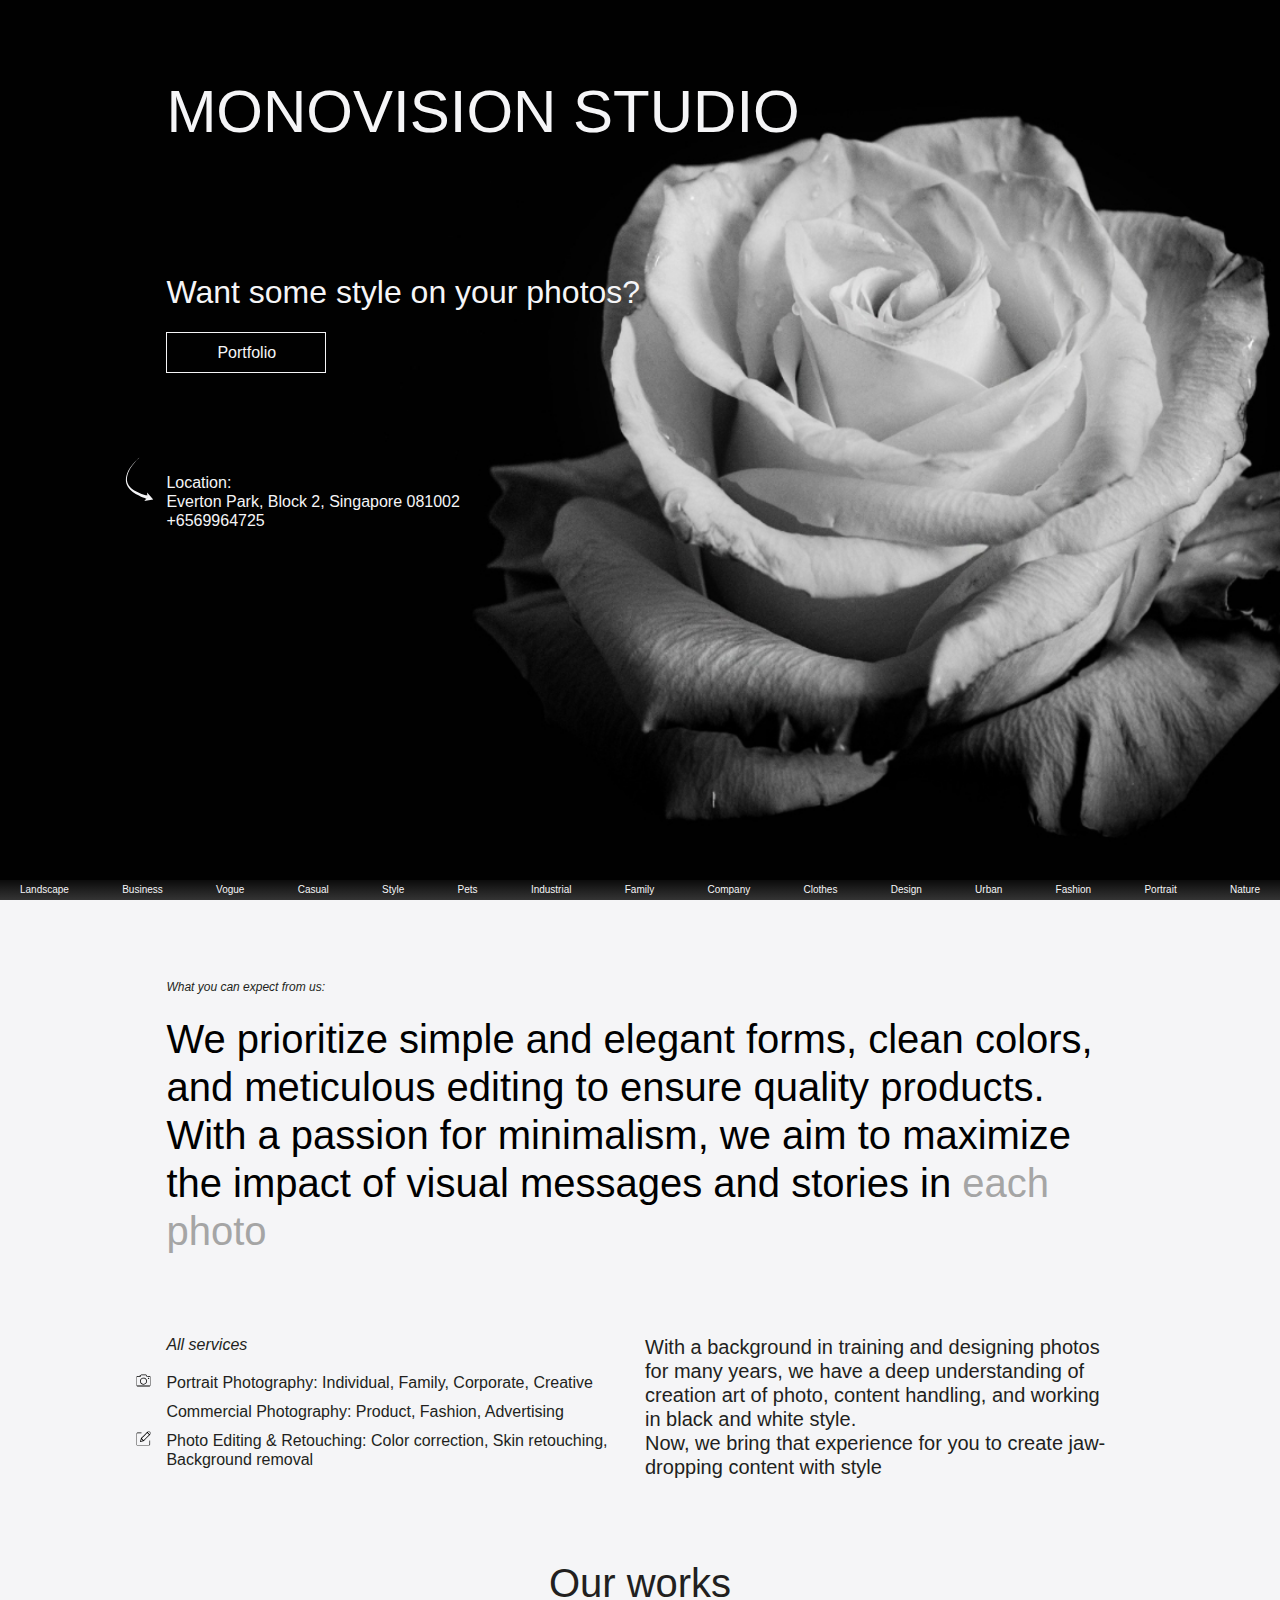
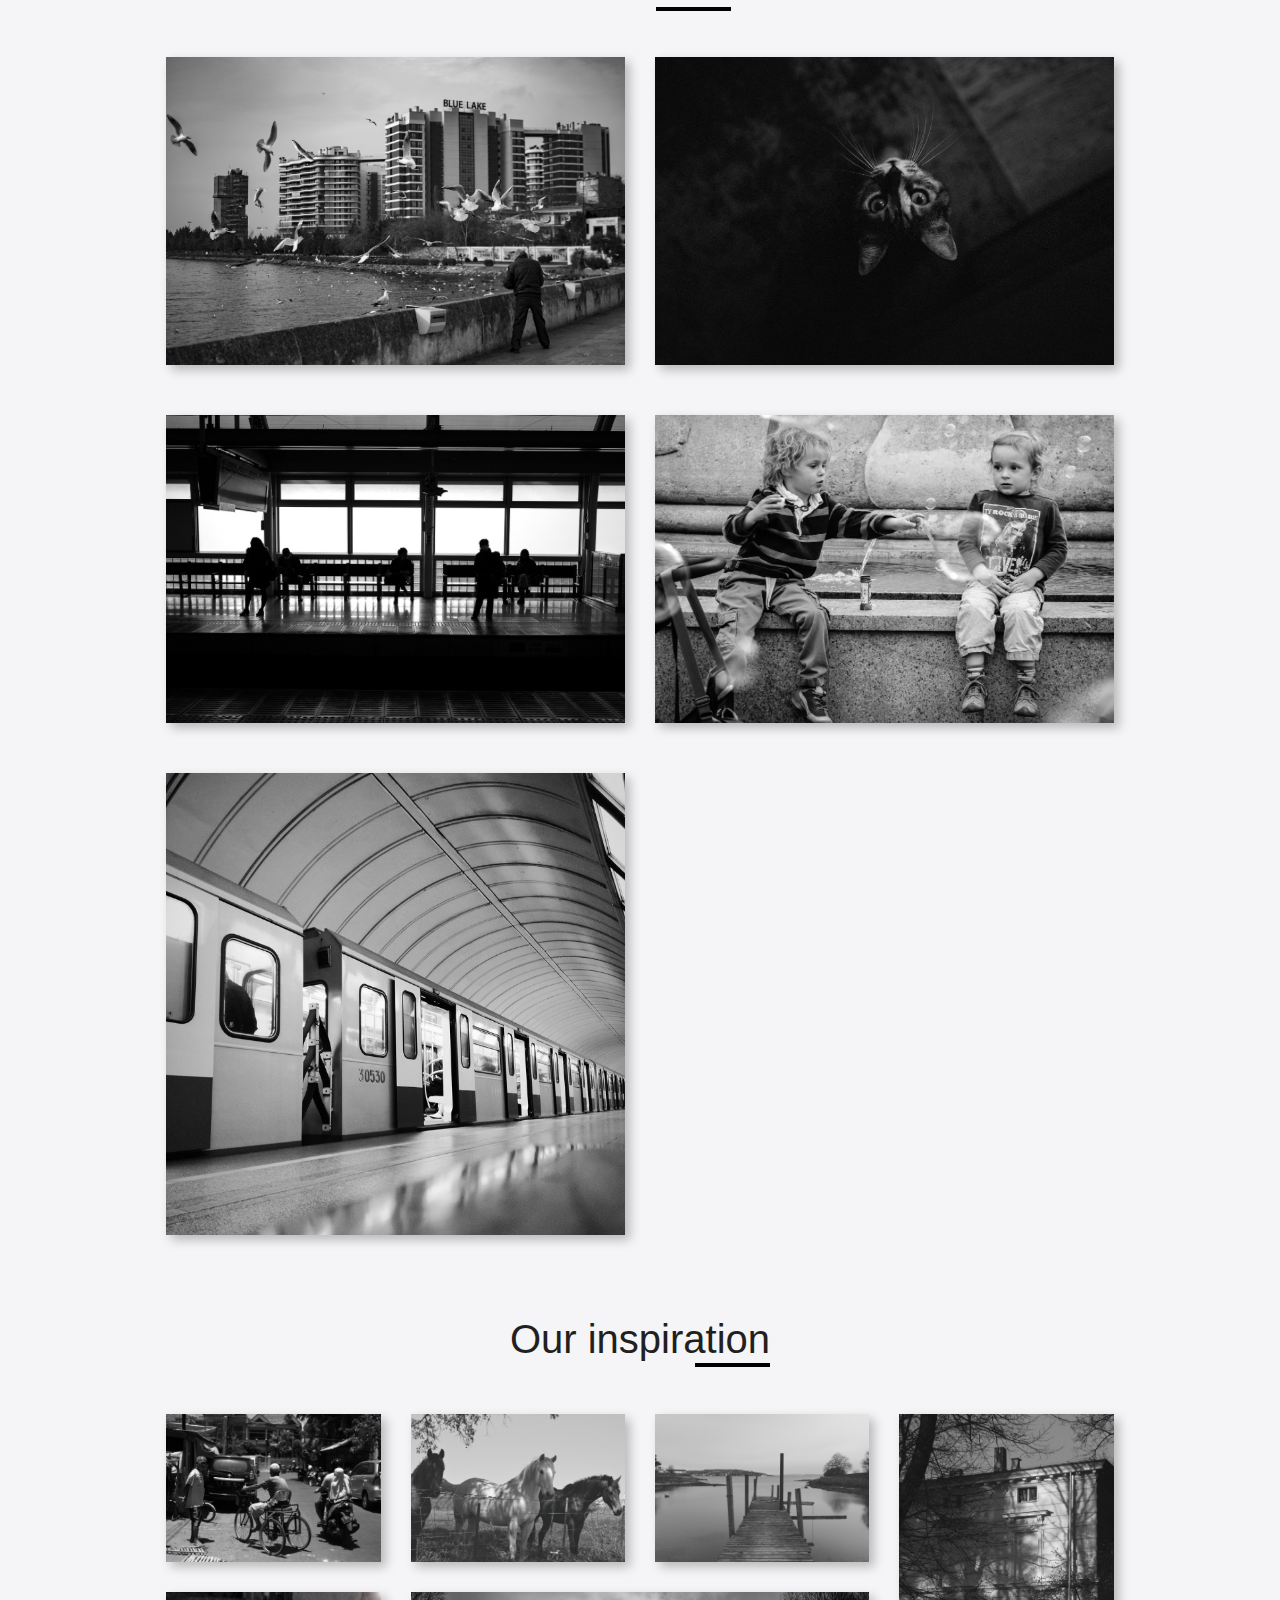
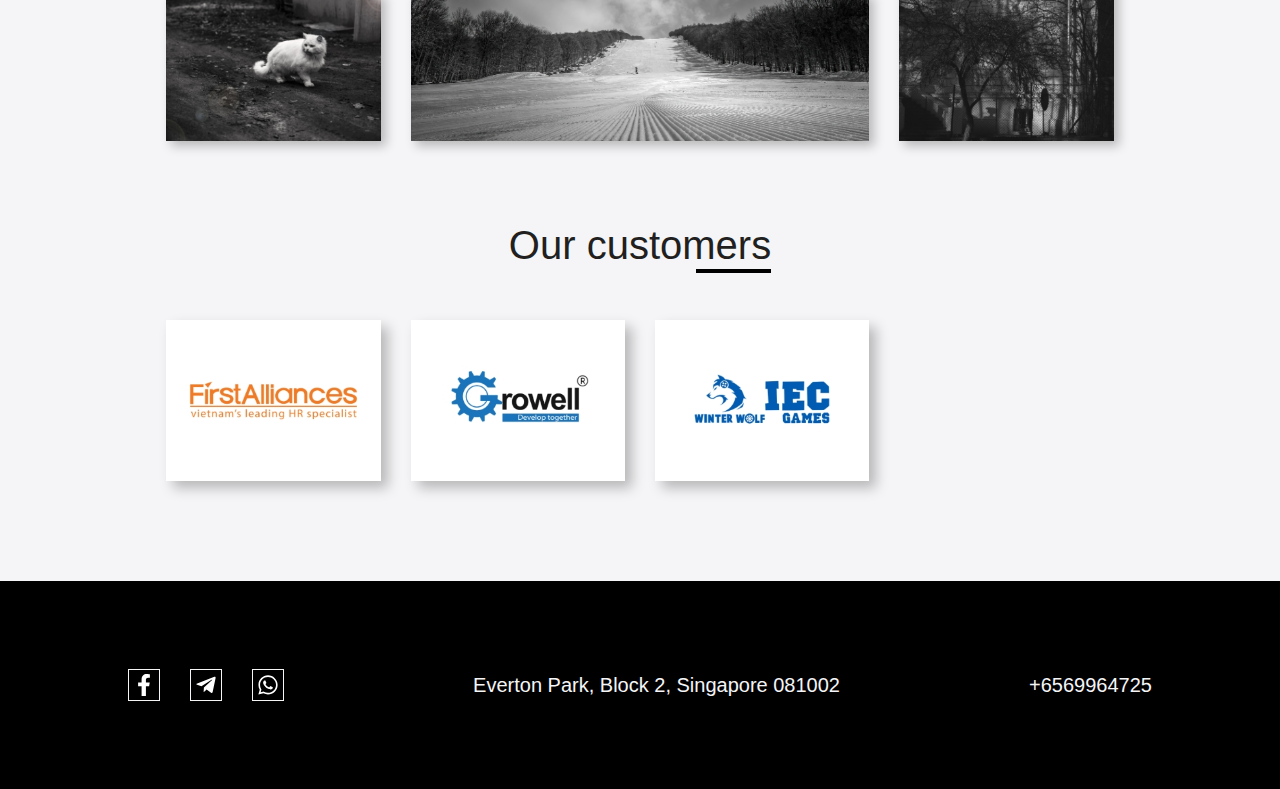
==== src/index.html @ 25d0c36d "зміна" ====
<!DOCTYPE html>
<html lang="en">
  <head>
    <meta charset="UTF-8" />
    <meta name="viewport" content="width=device-width, initial-scale=1.0" />
    <title>Monovision_Studio</title>
    <!-- <link rel="stylesheet" href="css/fontello.css" /> -->
    <link rel="stylesheet" href="css/modern-normalize.min.css" />
    <link rel="stylesheet" href="css/style.css" />
  </head>
  <body>
    <main>
      <section class="screen__first">
        <div class="container">
          <h1 class="title">Monovision Studio</h1>
          <h2 class="title want">Want some style on your photos?</h2>
          <!-- <button class="btn">Portfolio</button> можна замінити посиланням -->
          <a href="#" class="btn">Portfolio</a>
          <div class="title location">
            Location:
            <address>Everton Park, Block 2, Singapore 081002</address>
            <a href="tel:+6569964725">+6569964725</a>
          </div>
        </div>
        <ul class="keywords">
          <li>Landscape</li>
          <li>Business</li>
          <li>Vogue</li>
          <li>Casual</li>
          <li>Style</li>
          <li>Pets</li>
          <li>Industrial</li>
          <li>Family</li>
          <li>Company</li>
          <li>Clothes</li>
          <li>Design</li>
          <li>Urban</li>
          <li>Fashion</li>
          <li>Portrait</li>
          <li>Nature</li>
        </ul>
      </section>
      <section class="about">
        <div class="container">
          <h2 class="about__title">What you can expect from us:</h2>
          <p class="about__text">
            We prioritize simple and elegant forms, clean colors, and meticulous
            editing to ensure quality products. With a passion for minimalism,
            we aim to maximize the impact of visual messages and stories in
            <span>each photo</span>
          </p>
          <!-- створюємо обгортку і в ній робимо дві частини. -->
          <div class="services">
            <div class="services__items">
              <!-- перелік сервісів -->
              <div class="services__item-subtitle">All services</div>
              <!-- додаємо список -->
              <ul>
                <li>
                  Portrait Photography: Individual, Family, Corporate, Creative
                </li>
                <li>Commercial Photography: Product, Fashion, Advertising</li>
                <li>
                  Photo Editing & Retouching: Color correction, Skin retouching,
                  Background removal
                </li>
              </ul>
            </div>

            <p class="services__text">
              With a background in training and designing photos for many years,
              we have a deep understanding of creation art of photo, content
              handling, and working in black and white style. <br />Now, we
              bring that experience for you to create jaw-dropping content with
              style
            </p>
          </div>
        </div>
      </section>
      <section class="works">
        <div class="container">
          <h2 class="title__universal"><span>Our works</span></h2>
          <div class="grid__pfoto">
            <img src="image/works/bridge.jpeg" alt="bridge" />
            <img src="image/works/cat.jpeg" alt="cat" />
            <img src="image/works/train.jpeg" alt="train" />
            <img src="image/works/children.jpeg" alt="children" />
            <img src="image/works/underground.jpeg" alt="underground" />
          </div>
        </div>
      </section>
      <section class="inspiration">
        <div class="container">
          <h2 class="title__universal"><span>Our inspiration</span></h2>
          <div class="grid__inspiration">
            <img src="image/inspiration/man.jpeg" alt="man" />
            <img src="image/inspiration/horses.jpeg" alt="horses" />
            <img src="image/inspiration/bridge.jpeg" alt="bridge" />
            <img
              src="image/inspiration/tenement.jpeg"
              alt="tenement"
              id="tenement"
            />
            <img src="image/inspiration/cat.jpeg" alt="cat" />
            <img src="image/inspiration/sky.jpeg" alt="sky" id="sky" />
          </div>
        </div>
      </section>
      <section class="customers">
        <div class="container">
          <h2 class="title__universal"><span>Our customers</span></h2>
          <div class="flex__customers">
            <img
              src="image/customers/logo-first-alliances.jpeg"
              alt="alliances"
            />
            <img src="image/customers/logo-growell.jpeg" alt="growell" />
            <img
              src="image/customers/logo-iec-winter-wolf.jpeg"
              alt="winter-wolf"
            />
          </div>
        </div>
      </section>
      <footer>
        <ul class="icons__social">
          <li>
            <a href="" class="footer__link">
              <img src="image/icons/Vector.svg" alt="icon-facebook" />
              <!-- <span class="icon-facebook"></span> -->
            </a>
          </li>
          <li>
            <a href="" class="footer__link">
              <img src="image/icons/tg.svg" alt="icon-telegram" />
              <!-- <span class="icon-telegram"></span> -->
            </a>
          </li>
          <li>
            <a href="" class="footer__link">
              <img src="image/icons/whatsapp.svg" alt="icon-whatsapp" />
              <!-- <span class="icon-whatsapp"></span> -->
            </a>
          </li>
        </ul>
        <address>Everton Park, Block 2, Singapore 081002</address>
        <a class="footer__tel" href="tel: +6569964725">+6569964725</a>
      </footer>
    </main>
  </body>
</html>
---- src/css/fontello.css ----
@font-face {
  font-family: 'fontello';
  src: url('../font/fontello.eot?41175256');
  src: url('../font/fontello.eot?41175256#iefix') format('embedded-opentype'),
       url('../font/fontello.woff2?41175256') format('woff2'),
       url('../font/fontello.woff?41175256') format('woff'),
       url('../font/fontello.ttf?41175256') format('truetype'),
       url('../font/fontello.svg?41175256#fontello') format('svg');
  font-weight: normal;
  font-style: normal;
}
/* Chrome hack: SVG is rendered more smooth in Windozze. 100% magic, uncomment if you need it. */
/* Note, that will break hinting! In other OS-es font will be not as sharp as it could be */
/*
@media screen and (-webkit-min-device-pixel-ratio:0) {
  @font-face {
    font-family: 'fontello';
    src: url('../font/fontello.svg?41175256#fontello') format('svg');
  }
}
*/
[class^="icon-"]:before, [class*=" icon-"]:before {
  font-family: "fontello";
  font-style: normal;
  font-weight: normal;
  speak: never;

  display: inline-block;
  text-decoration: inherit;
  width: 1em;
  margin-right: .2em;
  text-align: center;
  /* opacity: .8; */

  /* For safety - reset parent styles, that can break glyph codes*/
  font-variant: normal;
  text-transform: none;

  /* fix buttons height, for twitter bootstrap */
  line-height: 1em;

  /* Animation center compensation - margins should be symmetric */
  /* remove if not needed */
  margin-left: .2em;

  /* you can be more comfortable with increased icons size */
  /* font-size: 120%; */

  /* Font smoothing. That was taken from TWBS */
  -webkit-font-smoothing: antialiased;
  -moz-osx-font-smoothing: grayscale;

  /* Uncomment for 3D effect */
  /* text-shadow: 1px 1px 1px rgba(127, 127, 127, 0.3); */
}

.icon-facebook:before { content: '\f09a'; } /* '' */
.icon-whatsapp:before { content: '\f232'; } /* '' */
.icon-telegram:before { content: '\f2c6'; } /* '' */
---- src/css/style.css ----
h1,
h2,
h3,
h4,
h5,
figaboure,
p,
ol,
ul {
    margin: 0;

    /* робить виділення тексту іншим кольором
    &::selection {
        color: white;
        background-color: rgba(0, 0, 0, 0.8);
    } */
}

ol[role="list"],
ul[role="list"] {
    list-style: none;
    padding-inline: 0;
}

h1,
h2,
h3,
h4,
h5 {
    font-size: inherit;
    font-weight: inherit;


}

img {
    display: block;
    max-inline-size: 100%;
}

:root {
    --light-color: rgb(245, 245, 247);
    --dark-color: #221F20;
    --container-padding-inline: 13%;
    --footer-padding-inline: 10%;

    &::selection {
        background-color: rgba(0, 0, 0, 0.4);
        /* робимо інше виділення тексту */

    }

    @media screen and (max-width: 768px) {
        --container-padding-inline: 6%;
        --footer-padding-inline: 6%;
    }

    @media screen and (max-width: 576px) {

        --container-padding-inline: 15px;
        --footer-padding-inline: 15px;
    }
}

html {
    font-family: "Inter", sans-serif;
}

.container {
    padding: 0 var(--container-padding-inline);
}

.title {
    text-align: left;
    color: var(--light-color);

}

.title__universal {
    color: var(--dark-color);
    font-size: 40px;
    font-weight: 400;
    line-height: 48px;
    text-align: left;
    text-align: center;


    /* Underline */
    /* width: 75px;
    height: 0;
    border: 2px solid rgb(0, 0, 0); */

    span {
        position: relative;
    }

    span::after {
        /* використовуємо after, бо елемент знаходиться після елементу. В даному випадку риска під заголовком.*/
        content: '';
        display: block;
        width: 75px;
        border: 2px solid rgb(0, 0, 0);

        /* position: absolute;
        bottom: 2px;
        left: 613px;
        цей варіант не підходить, бо при зміні розміру екрану, сама лінія не буде слідувати за словом, а залишатиметься на своєму місці. */

        /* розбиваємо задачу на підзадачі.
         Заголовок загортаємо в span. Щоб до нього застосувати псевдоклас. 
        Йому ж вказуємо позиціонування релатів.*/
        position: absolute;
        right: 0;
        bottom: 2;
    }

    @media screen and (max-width: 768px) {
        font-size: 36px;
        line-height: 44px;
    }

    @media screen and (max-width:576px) {
        font-size: 24px;
        line-height: 29px;
    }


}


.screen__first {
    background: url('../image/Bg.jpeg') center center/cover no-repeat;
    min-height: 100vh;
    position: relative;

    h1 {
        font-size: 60px;
        font-weight: 400;
        line-height: 73px;
        text-transform: uppercase;
        padding-top: 75px;

        @media screen and (max-width: 768px) {
            font-size: 48px;
            line-height: 58px;
        }

    }

    @media screen and (max-width:768px) {
        border-image: url('../image/Bg_768.png');
    }

    @media screen and (max-width: 576px) {
        h1 {
            padding-top: 50px;
            font-size: 26px;
            line-height: 31px;

        }

        min-height: 500px;
        border-image: url('../image/bg_375.png');
    }


}

.want {
    font-size: 32px;
    font-weight: 100;
    line-height: 39px;
    padding-top: 125px;

    @media screen and (max-width:768px) {
        padding-top: 80px;
    }

    @media screen and (max-width:576px) {
        padding-top: 30px;
        font-size: 16px;
        line-height: 19px;
    }
}

.btn {
    /* Button */
    /* коли замінили кнопку на посилання то додаємо ці властивості. 
    display: block;
        text-align: center;
        text-decoration: none; */
    display: block;
    text-align: center;
    text-decoration: none;


    margin-top: 20px;
    padding: 10px 50px;
    width: 160px;
    /* min-width: 160px; */
    min-height: 38px;
    color: var(--light-color);
    font-size: 16px;
    font-weight: 100;
    line-height: 19px;
    box-sizing: border-box;
    border: 1px solid rgb(245, 245, 247);
    background: rgba(217, 217, 217, 0);
    /* cursor:pointer; вказуємо, що при наведенні на кнопку мишка змінюється на руку з пальцем. */
    cursor: pointer;
    transition: all 0.3s ease-out;
    /* transition: all 0.3s ease-out; робимо плавну анімацію для кнопки.  */

    @media screen and (max-width:576px) {
        /* Button */
        width: 120px;
        min-height: 30px;
        font-size: 14px;
        line-height: 17px;
        padding: 7px 33px;
    }

}

.btn:hover {
    box-sizing: border-box;
    box-shadow: 5px 5px 10px 0px rgba(255, 255, 255, 0.62);
    font-weight: 500;
}

/* стилізуємо кнопку як в макеті, при наведенні на неї. */

.location {
    padding-top: 100px;
    color: var(--light-color);
    font-size: 16px;
    font-weight: 100;
    line-height: 19px;
    text-align: left;

    position: relative;
    /* position: relative; - щоб картинка стрілки спрацювала, коли їй назначають absolute*/

    address {
        font-style: normal;
        /* змінюємо стиль з курсива на нормальний. */
    }

    a {
        /* color: var(--light-color); */
        /* color: inherit; наслідування, спадковість. Тобто колір буде як у батьківського класа. */
        color: inherit;
        /* text-decoration: none; не буде підкреслення в посиланні. */
        text-decoration: none;
    }

    /* додаємо псевдоклас за допомогою &. Стрілку додаємо, яка буде йти до блока. */
    &::before {
        content: "";
        /* прописуємо обов'язково, бо не буде відображ. елемент. */
        width: 40px;
        height: 49px;
        background: url('../image/Arrow.svg') center center/cover no-repeat;
        display: block;
        position: absolute;

        /* позиціюємо картинку */
        /* left: -45px; - розмір самого блока + відступ до контенту. */
        left: -45px;
        bottom: 26px;

        /*  зміщуємо вверх */

    }

    @media screen and (max-width:768px) {
        padding-top: 80px;
    }

    &::before {
        @media screen and (max-width:768px) {
            top: 75px;
            width: 30px;
            height: 37px;
            left: -25px;

        }
    }

    @media screen and (max-width:576px) {
        padding-top: 233px;
    }

    &::before {
        @media screen and (max-width:576px) {
            display: none;
        }
    }

}

.arrow {
    display: block;
    position: absolute;
    margin-top: 83px;
    padding-right: 5px;
}

.keywords {
    /* даємо розміри. width: 100%; -ширина від батьківського класу (.screen__first) */
    width: 100%;
    /* фіксована висота. height: 20px; */
    height: 20px;
    /* цей блок ми фіксуємо внизу, за допомогою абсолютного позиціонування.
         Батьківському елементу(.screen__first) кажемо, що position:relative; */


    /* фон блока */
    background: linear-gradient(180.00deg, rgba(255, 255, 255, 0.04), rgba(255, 255, 255, 0.12) 50%, rgba(255, 255, 255, 0.2) 100%);
    /* тепер розміщуєму цей блок з градієнтом внизу.
    position: absolute;
        bottom: 0; */
    position: absolute;
    bottom: 0;

    /* відступи 0 зверху і знизу, 360 по бокам. */
    padding: 0 360px;

    /*в середині є ліст айтеми - li , які будуть знаходитись чітко в кейвордс(keywords)
     і в них властивість list-style-type: none; -це прибирає значки списка. */

    li {
        list-style-type: none;
        /* стилізуємо текст. */
        color: var(--light-color);
        font-size: 10px;
        font-weight: 100;
        line-height: 12px;
        text-align: left;
    }

    display: flex;
    justify-content: space-between;
    align-items: center;
    /* align-items: center; фіксує елементи по центру. */

    @media screen and (max-width: 1440px) {
        padding: 0 20px;
        /* робимо,щоб коректно відображався флекс. */
    }

    @media screen and (max-width:768px) {
        height: 12px;

        & li:nth-last-child(-n+6) {
            display: none;
        }
    }

    @media screen and (max-width:576px) {
        height: 14px;

        & li:nth-last-child(-n+11) {
            display: none;
        }

        margin-top: 13px;
        padding-bottom: 3px;
    }

}

.about {
    background-color: var(--light-color);
    padding-top: 80px;

    @media screen and (max-width:768px) {
        padding-top: 62px;
    }

    @media screen and (max-width:576px) {
        padding-top: 50px;
    }
}

.about__title {
    color: var(--dark-color);
    font-style: italic;
    font-size: 12px;
    font-weight: 400;
    line-height: 15px;
    text-align: left;
}

.about__text {
    margin-top: 20px;
    font-size: 40px;
    font-weight: 400;
    line-height: 48px;
    text-align: left;
    width: 1100px;

    span {
        color: #A5A5A5;
    }

    @media screen and (max-width: 1440px) {
        width: 100%;

    }

    @media screen and (max-width:768px) {
        font-size: 24px;
        line-height: 29px;
    }

    @media screen and (max-width:576px) {
        font-size: 16px;
        line-height: 19px;

    }
}

.services {
    /* розподіляємо контент на дві частини */
    display: flex;
    column-gap: 10px;
    margin-top: 80px;

    @media screen and (max-width:768px) {
        margin-top: 40px;
        flex-wrap: wrap;
        row-gap: 40px;
    }

    @media screen and (max-width:576px) {
        margin-top: 19px;
        row-gap: 20px;
    }

}


.services__item-subtitle {
    font-style: italic;

    @media screen and (max-width:576px) {
        font-size: 12px;
        line-height: 15px;
    }

}

.services__items {
    width: 50%;
    /* 50% від батьківського класу. */
    color: var(--dark-color);
    font-size: 16px;
    font-weight: 400;
    line-height: 19px;
    text-align: left;
    position: relative;

    ul {
        margin-top: 19px;
        padding: 0;
    }

    li {
        color: var(--dark-color);
        list-style-type: none;
        margin-top: 10px;

        /* беремо перший елемент */
        &:first-child::before {
            content: "";
            display: block;
            position: absolute;
            height: 15px;
            width: 15px;
            background: url('../image/Camera.svg') center center/cover no-repeat;
            left: -30px;

        }

        /* беремо третю дитину по порядку */
        &:nth-child(3)::before {
            content: "";
            display: block;
            position: absolute;
            height: 15px;
            width: 15px;
            background: url('../image/Edit.svg') center center/cover no-repeat;
            left: -30px;

        }


    }

    @media screen and (max-width:768px) {
        width: 100%;

        & li:first-child::before {
            left: -25px;
        }

        & li:nth-child(3):before {
            left: -25px;
        }
    }

    @media screen and (max-width:576px) {
        width: 100%;

        &:first-child::before {
            display: none;
        }

        &:nth-child(3)::before {
            display: none;
        }

        font-size: 14px;
        line-height: 17px;

        & li {
            margin-top: 5px;
            font-size: 14px;
        }
    }


}

.services__text {
    width: 50%;
    color: var(--dark-color);
    font-size: 20px;
    font-weight: 400;
    line-height: 24px;
    letter-spacing: 2%;
    text-align: left;

    @media screen and (max-width:768px) {
        padding-top: 39px;
        width: 100%;
    }

    @media screen and (max-width:576px) {
        padding-top: 20px;
        font-size: 12px;
        line-height: 15px;
    }
}

.works {
    background: var(--light-color);
    padding-top: 80px;

    @media screen and (max-width:768px) {
        padding-top: 50px;
    }
}

.grid__pfoto {
    margin-top: 50px;
    display: grid;
    /* grid-template-columns: 695px 695px; */
    /* ШОБ КОЛОНКИ КОРЕКТНО ВІДОБРАЖАЛИСЬ НА РІЗНИХ ЕКРАНАХ */
    grid-template-columns: repeat(2, 1fr);
    column-gap: 30px;
    grid-template-rows: repeat(2, 1fr) 1.5fr;
    row-gap: 50px;

    img {
        width: 100%;
        height: 100%;
        object-fit: cover;
        box-shadow: 5px 5px 10px 0px rgba(0, 0, 0, 0.25);
    }

    @media screen and (max-width:768px) {
        margin-top: 40px;
        gap: 30px 20px;
    }

    @media screen and (max-width:576px) {
        /* display: flex;
        flex-wrap: wrap; */

        grid-template-columns: 1fr;
        grid-template-rows: repeat(4, 1fr) 1.5fr;

    }

}

.inspiration {
    background: var(--light-color);
    padding-top: 80px;

    @media screen and (max-width:768px) {
        padding-top: 50px;
    }

}


.grid__inspiration {
    padding-top: 51px;
    display: grid;
    grid-template-columns: repeat(4, 1fr);
    grid-template-rows: repeat(2, 1fr);
    gap: 30px;

    img {
        width: 100%;
        height: 100%;
        object-fit: cover;
        box-shadow: 5px 5px 10px 0px rgba(0, 0, 0, 0.25);
    }

    @media screen and (max-width:768px) {
        margin-top: 40px;
        gap: 30px 20px;
        grid-template-columns: repeat(2, 1fr);
        grid-template-rows: repeat(4, 1fr);
    }

    @media screen and (max-width:576px) {
        display: flex;
        flex-wrap: wrap;
        row-gap: 20px;
        /* grid-template-columns: repeat(1, 1fr);
        column-gap: 20px; */
    }
}

#tenement {
    grid-row-start: 1;
    grid-row-end: 3;
    grid-column-start: 4;

    @media screen and (max-width:768px) {
        grid-row-start: 2;
        grid-row-end: 4;
        grid-column-start: 2;
    }

}

#sky {
    grid-column-start: 2;
    grid-column-end: 4;

    @media screen and (max-width:768px) {
        grid-column-start: 1;
        grid-column-end: 3;
    }
}

.customers {
    background: var(--light-color);
    padding-top: 80px;
    padding-bottom: 100px;

    @media screen and (max-width:768px) {
        padding-top: 50px;
        padding-bottom: 50px;
    }
}

.flex__customers {
    margin-top: 51px;
    display: flex;
    flex-wrap: wrap;
    /*flex-wrap: wrap; -вказуємо, що наступні елементи, якщо вони будуть додані.
     То перекинуться на новий рядок.  */
    /* justify-content: left; не потрібен, так як елементи з самого початку йдуть з лівого боку. */
    gap: 30px;


    img {
        box-shadow: 7px 7px 12px 0px rgba(0, 0, 0, 0.25);
        width: calc((100% - 90px) / 4);
        /* обов'язково робимо пробіли між знаками, інакше функція не спрацює. */
    }

    @media screen and (max-width:768px) {
        padding-top: 40px;
        gap: 20px;

        img {
            width: calc((100% - 60px) / 4);
        }
    }

    @media screen and (max-width:576px) {
        margin-top: 30px;
        gap: 20px 36px;
        /* display: grid;
        grid-template-columns: repeat(2, 1fr);
        grid-template-rows: repeat(2, 1fr); */
        justify-content: space-between;

        img {
            /* width: 100%;
            height: 100%;
            object-fit: cover; */
            width: calc((100% - 36px) / 2);
        }
    }

}

footer {
    background: rgb(0, 0, 0);
    padding-top: 100px;
    color: var(--light-color);
    font-size: 20px;
    font-weight: 400;
    line-height: 24px;
    text-align: left;
    padding: 88px var(--footer-padding-inline);

    address {
        font-style: normal;

        @media screen and (max-width:768px) {
            padding: 30px 0 30px 0;
        }

        @media screen and (max-width:576px) {
            padding: 30px 0 30px 0;
            order: 3;
        }

    }

    align-items: center;
    /* два блоки розміщуємо по центру */

    display: flex;
    justify-content: space-between;

    @media screen and (max-width:768px) {
        font-size: 16px;
        line-height: 19px;
        /* display: block; */
        padding: 30px var(--footer-padding-inline) 40px var(--footer-padding-inline);
        flex-direction: column;
        align-items: flex-start;
        row-gap: 30px;

    }

    @media screen and (max-width:576px) {
        /* flex-wrap: wrap;
        justify-content: center;
        display: flex; */
        align-items: center;
    }

}

.footer__tel {
    text-decoration: none;
    color: var(--light-color);
    font-size: 20px;
    font-weight: 400;
    line-height: 24px;
    text-align: left;

    @media screen and (max-width:576px) {
        order: 2;
    }
}

.icons__social {
    /* робимо флекс в флексі */
    display: flex;
    padding-left: 0;
    column-gap: 30px;
    list-style-type: none;

    li {
        width: 32px;
        height: 32px;
        box-sizing: border-box;
        border: 1px solid rgb(245, 245, 247);
        background: rgba(217, 217, 217, 0);

        /* вирівнюємо іконку по центру */


        a {
            display: flex;
            justify-content: center;
            /* вирівнювання елементиві по горизонталі */
            align-items: center;
            /* вирівнювання елементиві по вертикалі */
            width: 100%;
            height: 100%;

            img {
                /* фіксуємо розмір іконки */
                width: 22px;
                height: 22px;
            }

            /* span {
                color: white;
            }*/
        }
    }
}
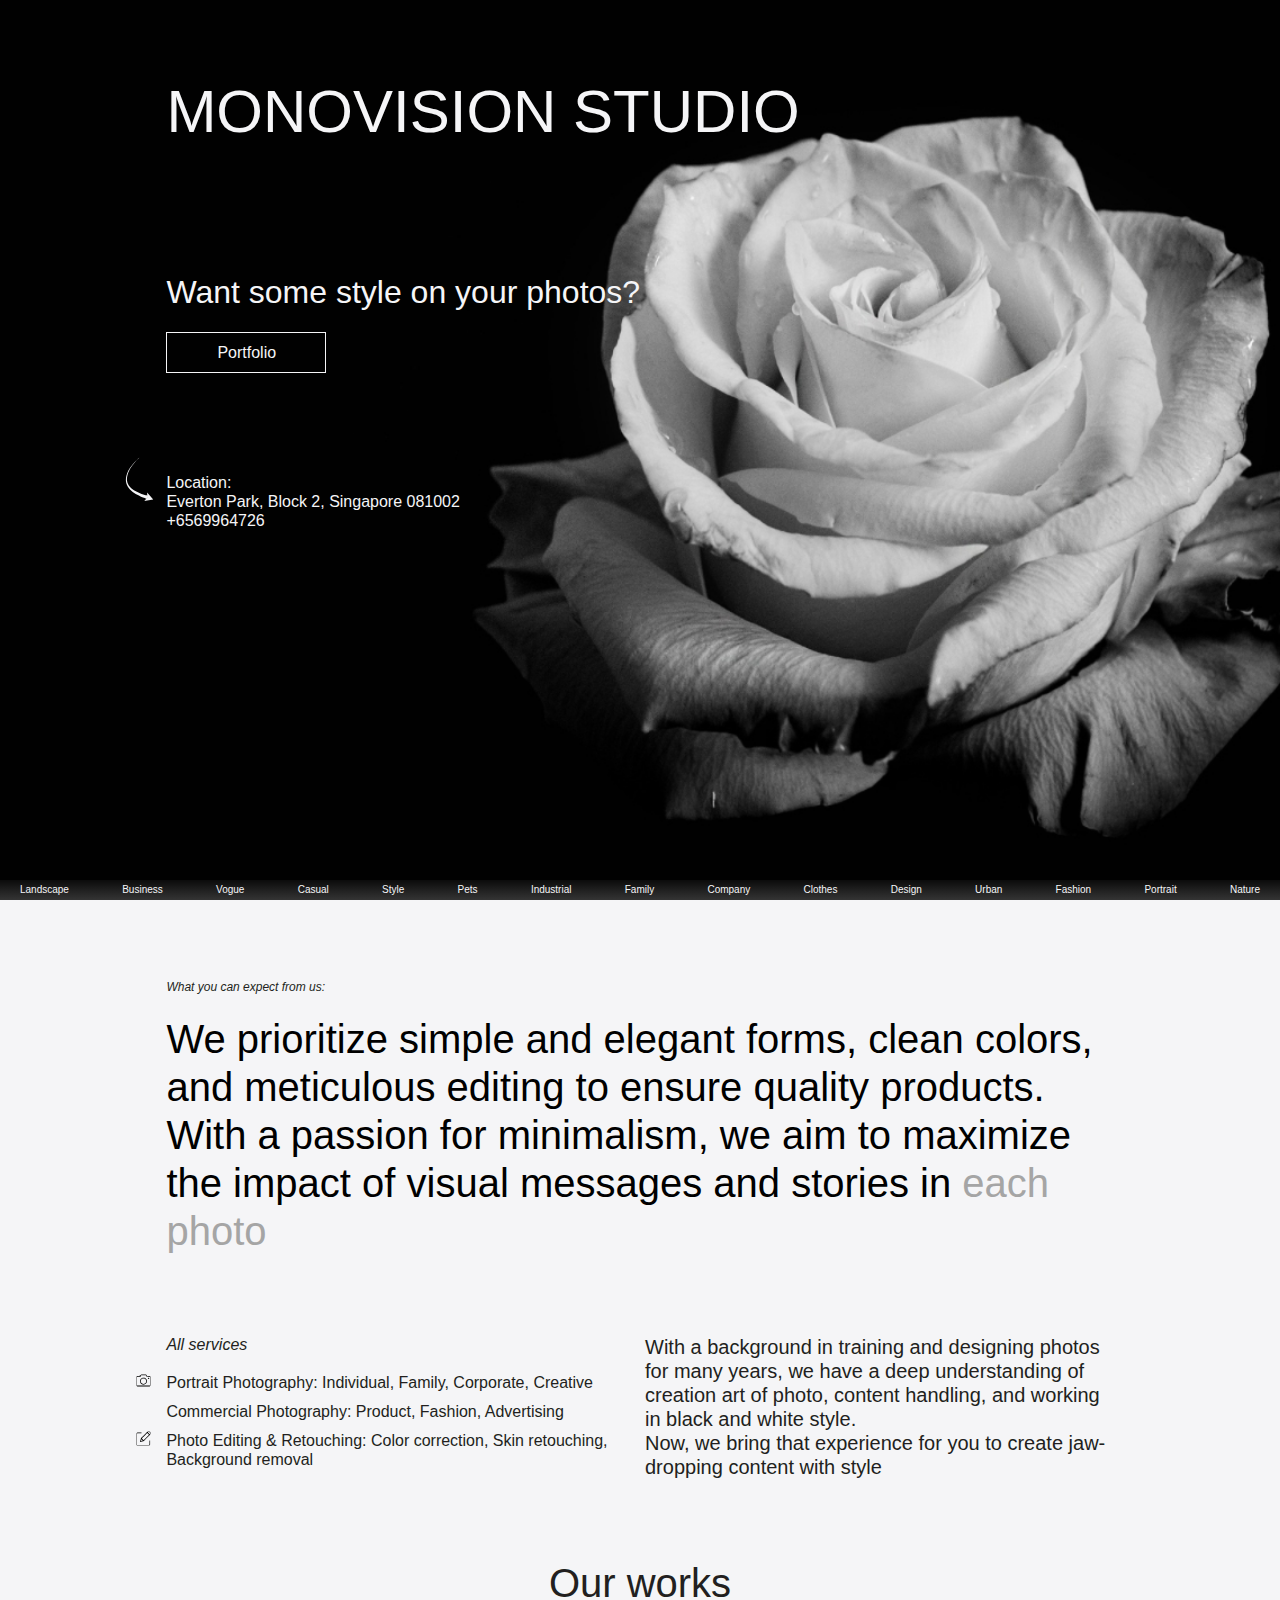
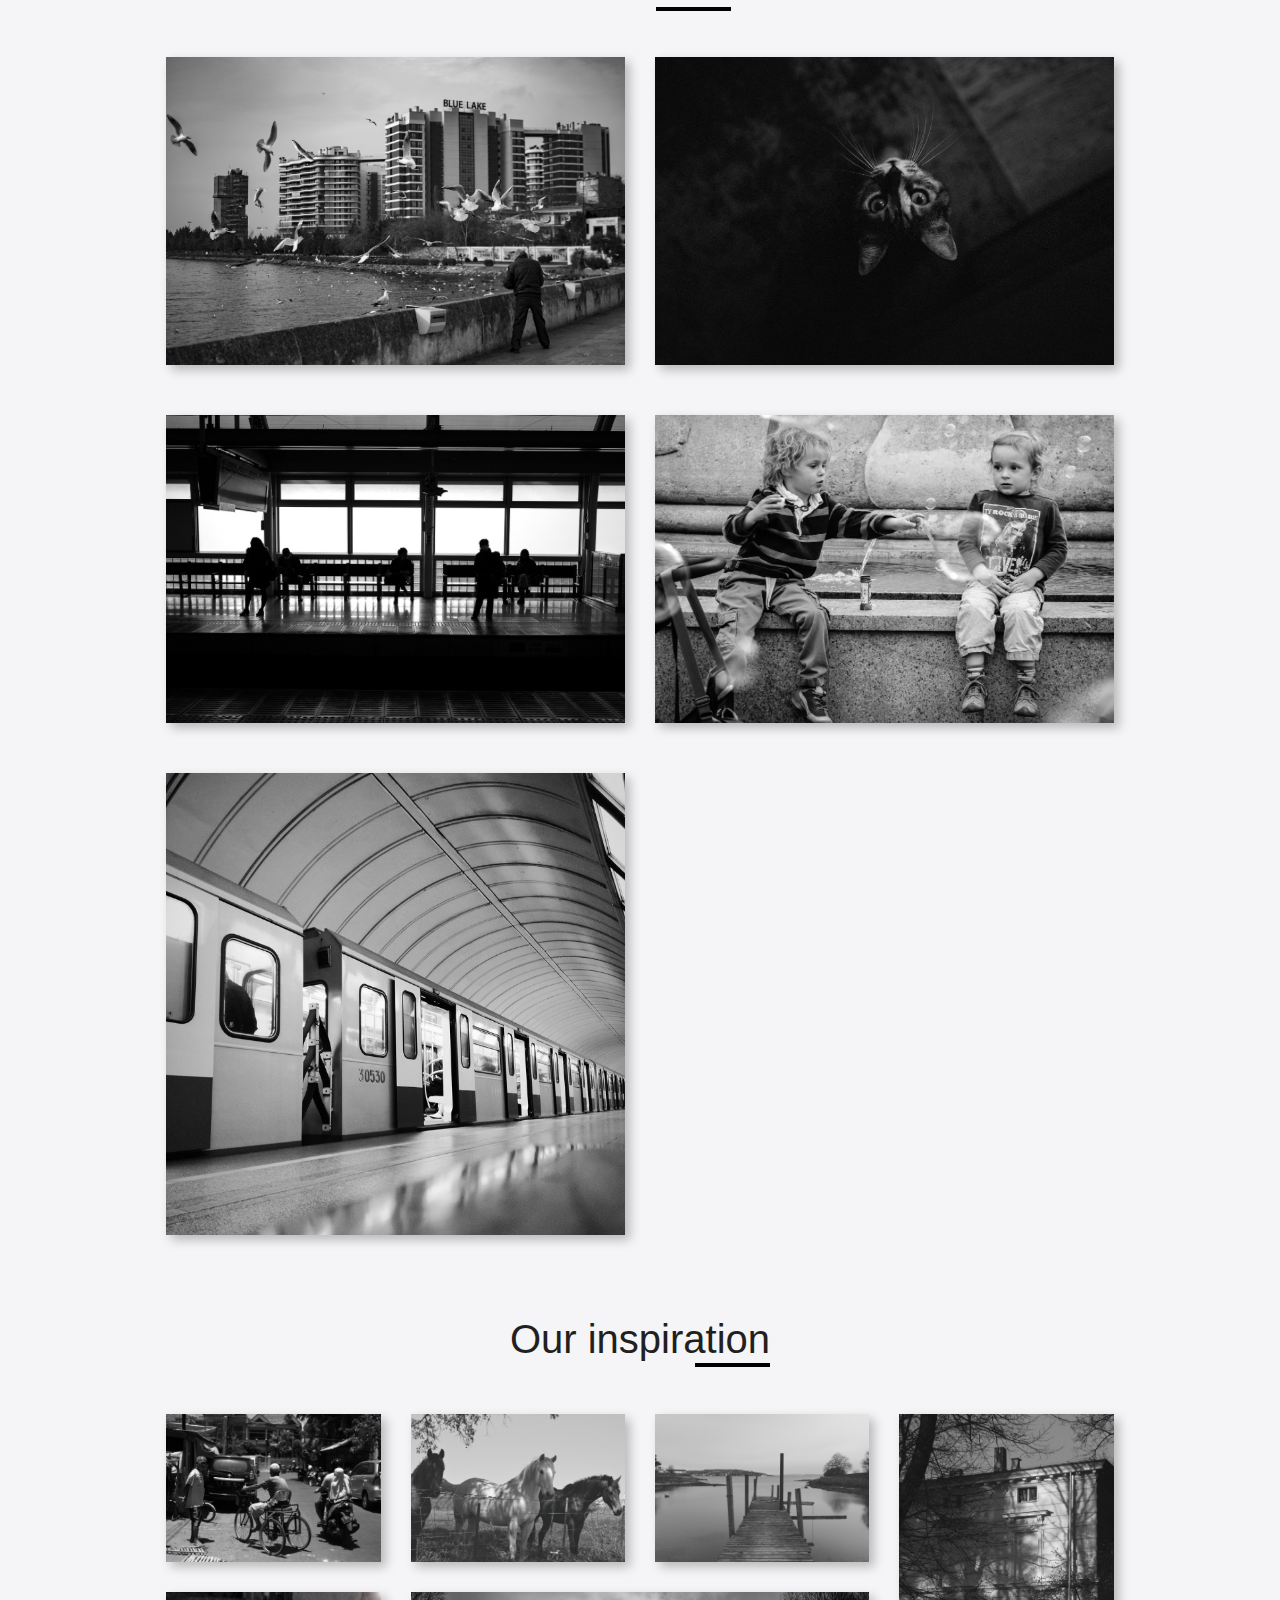
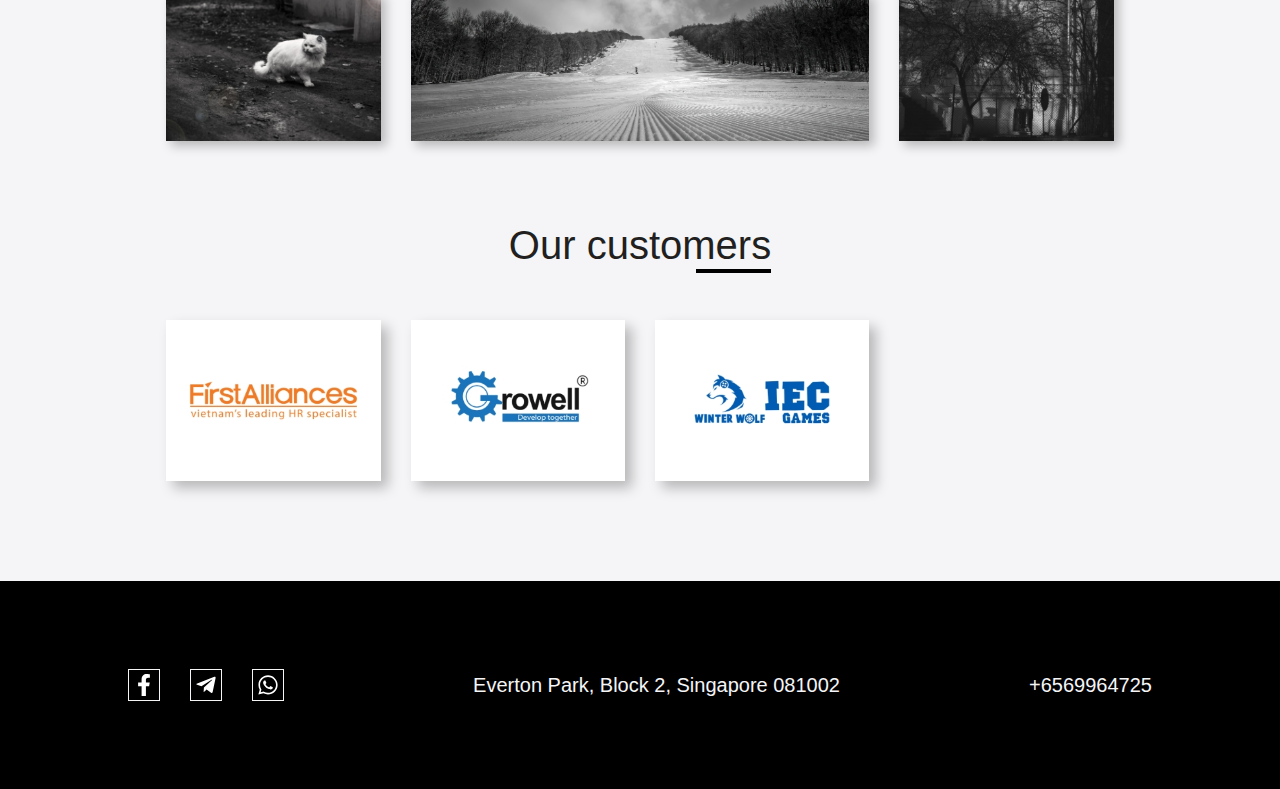
==== commit 41d49d03: "change tel namber" ====
--- a/src/index.html
+++ b/src/index.html
@@ -19,7 +19,7 @@
           <div class="title location">
             Location:
             <address>Everton Park, Block 2, Singapore 081002</address>
-            <a href="tel:+6569964725">+6569964725</a>
+            <a href="tel:+6569964726">+6569964726</a>
           </div>
         </div>
         <ul class="keywords">
